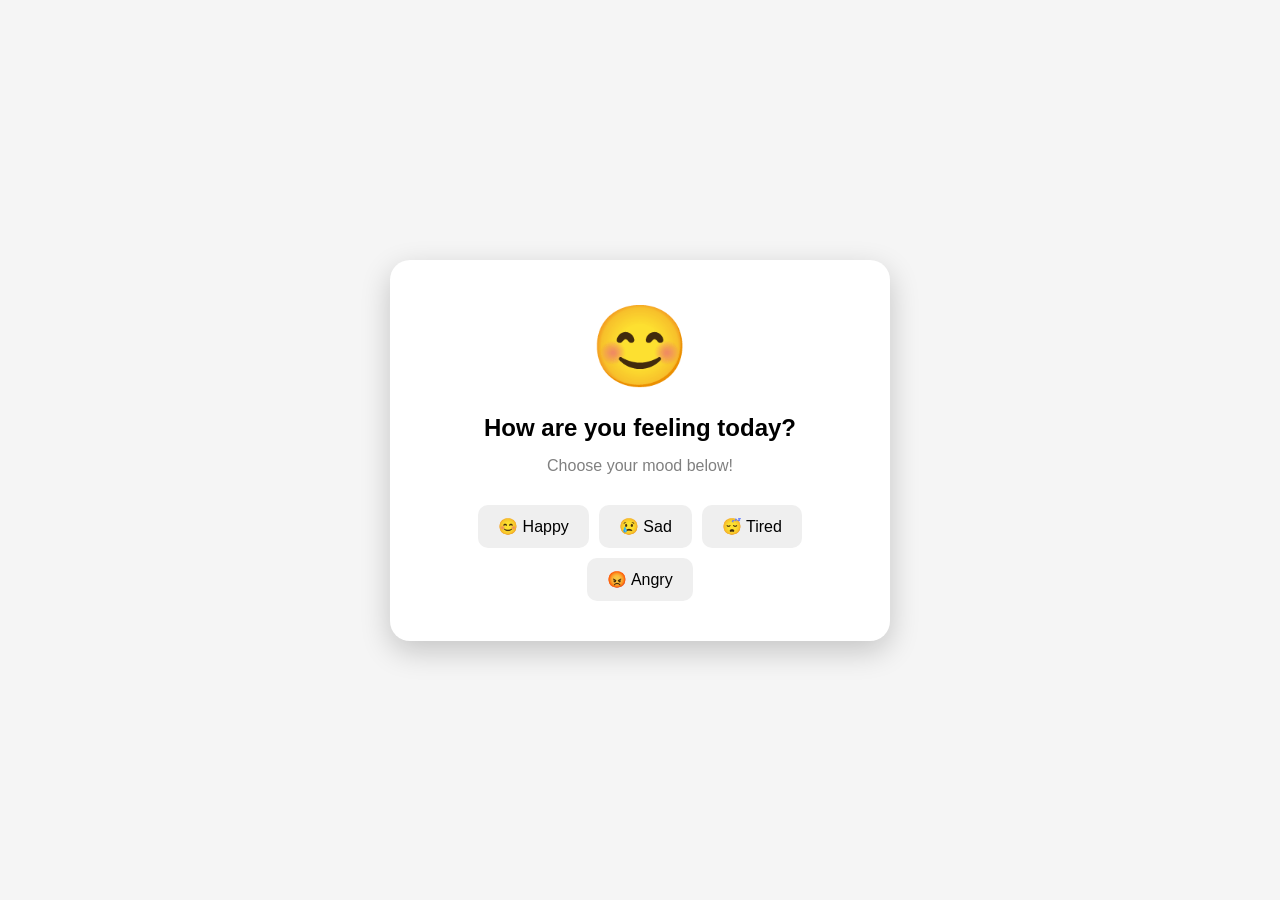
==== mood-background/index.html @ afb8a3b4 "Initial commit: add 3 beginner JS projects with HTML, CSS, and JS" ====
<!DOCTYPE html>
<html lang="en">
<head>
    <meta charset="UTF-8">
    <meta name="viewport" content="width=device-width, initial-scale=1.0">
    <title>Mood Changer</title>
    <link rel="stylesheet" href="style.css">
</head>
<body>
    <div class="container">
        <h1 id="emoji">😊</h1>
        <h2 id="title">How are you feeling today?</h2>
        <p id="message">Choose your mood below!</p>
        <div class="buttons">
            <button onclick="changeMood('happy')">😊 Happy</button>
            <button onclick="changeMood('sad')">😢 Sad</button>
            <button onclick="changeMood('tired')">😴 Tired</button>
            <button onclick="changeMood('angry')">😡 Angry</button>
        </div>
    </div>
    <script src="script.js"></script>
</body>
</html>
---- mood-background/style.css ----
* {
    margin: 0;
    padding: 0;
    box-sizing: border-box;
}

body {
    font-family: Arial, sans-serif;
    min-height: 100vh;
    display: flex;
    justify-content: center;
    align-items: center;
    transition: 0.5s;
    background-color: #f5f5f5;
}

.container {
    text-align: center;
    padding: 40px;
    background: white;
    border-radius: 20px;
    width: 90%;
    max-width: 500px;
    box-shadow: 0 10px 30px rgba(0,0,0,0.2);
}

#emoji {
    font-size: 80px;
    margin-bottom: 20px;
}

h2 {
    margin-bottom: 15px;
}

p {
    margin-bottom: 30px;
    color: gray;
}

.buttons {
    display: flex;
    flex-wrap: wrap;
    justify-content: center;
    gap: 10px;
}

button {
    border: none;
    padding: 12px 20px;
    border-radius: 10px;
    cursor: pointer;
    font-size: 16px;
    transition: 0.3s;
}

button:hover {
    transform: scale(1.05);
}
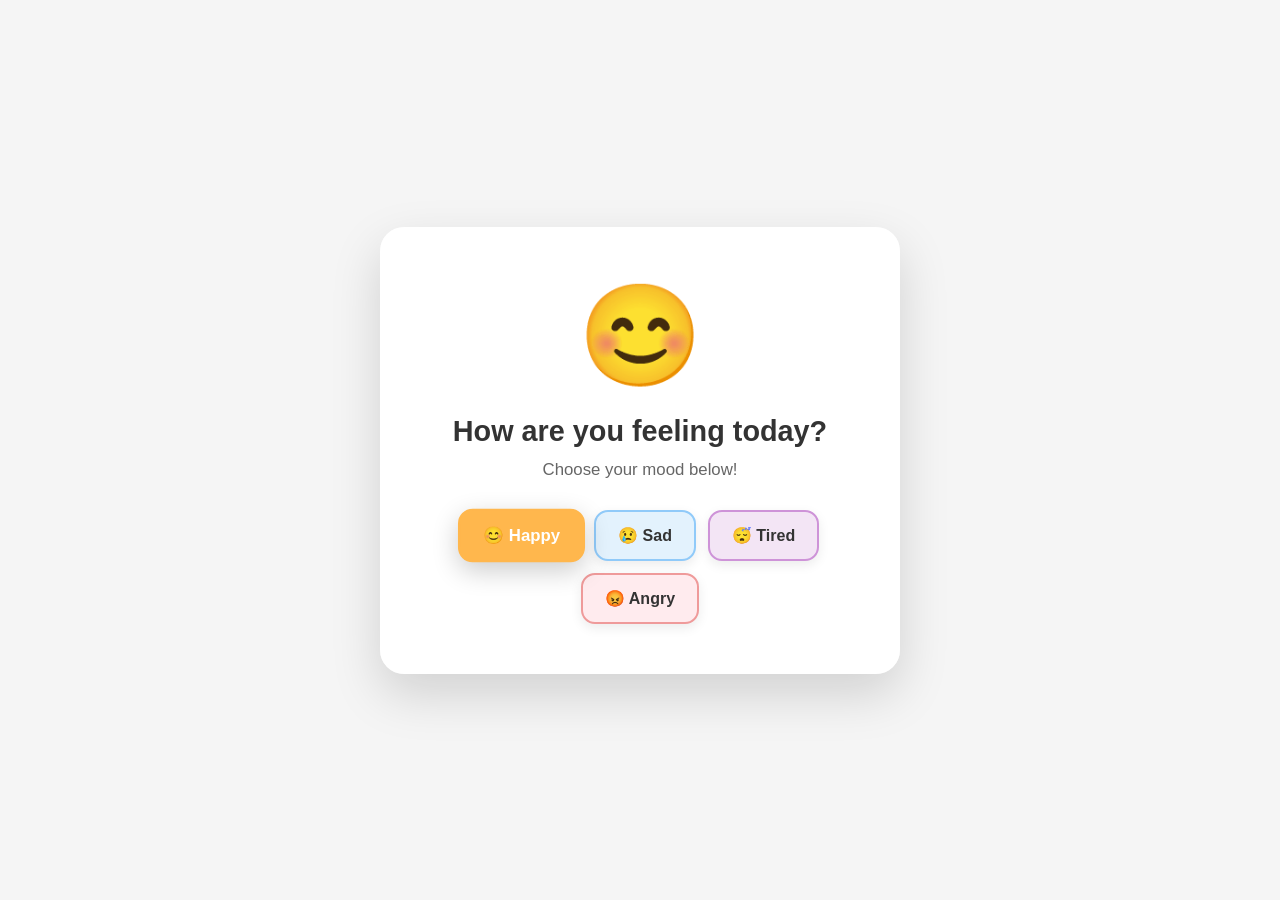
==== commit 9d20fac3: "Improve UI/UX and functionality across all three projects" ====
--- a/mood-background/index.html
+++ b/mood-background/index.html
@@ -8,14 +8,14 @@
 </head>
 <body>
     <div class="container">
-        <h1 id="emoji">😊</h1>
-        <h2 id="title">How are you feeling today?</h2>
+        <div class="emoji" id="emoji">😊</div>
+        <h1 id="title">How are you feeling today?</h1>
         <p id="message">Choose your mood below!</p>
         <div class="buttons">
-            <button onclick="changeMood('happy')">😊 Happy</button>
-            <button onclick="changeMood('sad')">😢 Sad</button>
-            <button onclick="changeMood('tired')">😴 Tired</button>
-            <button onclick="changeMood('angry')">😡 Angry</button>
+            <button data-mood="happy" class="mood-btn active">😊 Happy</button>
+            <button data-mood="sad" class="mood-btn">😢 Sad</button>
+            <button data-mood="tired" class="mood-btn">😴 Tired</button>
+            <button data-mood="angry" class="mood-btn">😡 Angry</button>
         </div>
     </div>
     <script src="script.js"></script>
--- a/mood-background/style.css
+++ b/mood-background/style.css
@@ -5,55 +5,117 @@
 }
 
 body {
-    font-family: Arial, sans-serif;
+    font-family: 'Segoe UI', Tahoma, Geneva, Verdana, sans-serif;
     min-height: 100vh;
     display: flex;
     justify-content: center;
     align-items: center;
-    transition: 0.5s;
+    transition: background-color 0.6s ease, color 0.4s ease;
     background-color: #f5f5f5;
+    color: #333;
 }
 
 .container {
     text-align: center;
-    padding: 40px;
-    background: white;
-    border-radius: 20px;
-    width: 90%;
-    max-width: 500px;
-    box-shadow: 0 10px 30px rgba(0,0,0,0.2);
+    padding: 50px 40px;
+    background: rgba(255, 255, 255, 0.95);
+    border-radius: 24px;
+    width: 92%;
+    max-width: 520px;
+    box-shadow: 0 20px 50px rgba(0, 0, 0, 0.15);
+    backdrop-filter: blur(10px);
 }
 
-#emoji {
-    font-size: 80px;
+.emoji {
+    font-size: 100px;
     margin-bottom: 20px;
+    animation: float 3s ease-in-out infinite;
+    display: inline-block;
 }
 
-h2 {
-    margin-bottom: 15px;
+@keyframes float {
+    0%, 100% { transform: translateY(0px); }
+    50% { transform: translateY(-10px); }
+}
+
+h1 {
+    margin-bottom: 12px;
+    font-size: 1.8rem;
+    font-weight: 700;
 }
 
 p {
     margin-bottom: 30px;
-    color: gray;
+    color: #666;
+    font-size: 1.05rem;
 }
 
 .buttons {
     display: flex;
     flex-wrap: wrap;
     justify-content: center;
-    gap: 10px;
+    gap: 12px;
 }
 
-button {
-    border: none;
-    padding: 12px 20px;
-    border-radius: 10px;
+.mood-btn {
+    border: 2px solid transparent;
+    padding: 14px 22px;
+    border-radius: 14px;
     cursor: pointer;
     font-size: 16px;
-    transition: 0.3s;
+    font-weight: 600;
+    transition: all 0.3s ease;
+    background: #f0f0f0;
+    color: #333;
+    box-shadow: 0 4px 12px rgba(0, 0, 0, 0.08);
 }
 
-button:hover {
+.mood-btn:hover {
+    transform: translateY(-3px);
+    box-shadow: 0 8px 20px rgba(0, 0, 0, 0.15);
+}
+
+.mood-btn.active {
     transform: scale(1.05);
+    box-shadow: 0 8px 25px rgba(0, 0, 0, 0.2);
 }
+
+.mood-btn[data-mood="happy"] {
+    background: #fff3e0;
+    border-color: #ffb74d;
+}
+.mood-btn[data-mood="happy"]:hover,
+.mood-btn[data-mood="happy"].active {
+    background: #ffb74d;
+    color: #fff;
+}
+
+.mood-btn[data-mood="sad"] {
+    background: #e3f2fd;
+    border-color: #90caf9;
+}
+.mood-btn[data-mood="sad"]:hover,
+.mood-btn[data-mood="sad"].active {
+    background: #90caf9;
+    color: #fff;
+}
+
+.mood-btn[data-mood="tired"] {
+    background: #f3e5f5;
+    border-color: #ce93d8;
+}
+.mood-btn[data-mood="tired"]:hover,
+.mood-btn[data-mood="tired"].active {
+    background: #ce93d8;
+    color: #fff;
+}
+
+.mood-btn[data-mood="angry"] {
+    background: #ffebee;
+    border-color: #ef9a9a;
+}
+.mood-btn[data-mood="angry"]:hover,
+.mood-btn[data-mood="angry"].active {
+    background: #ef9a9a;
+    color: #fff;
+}
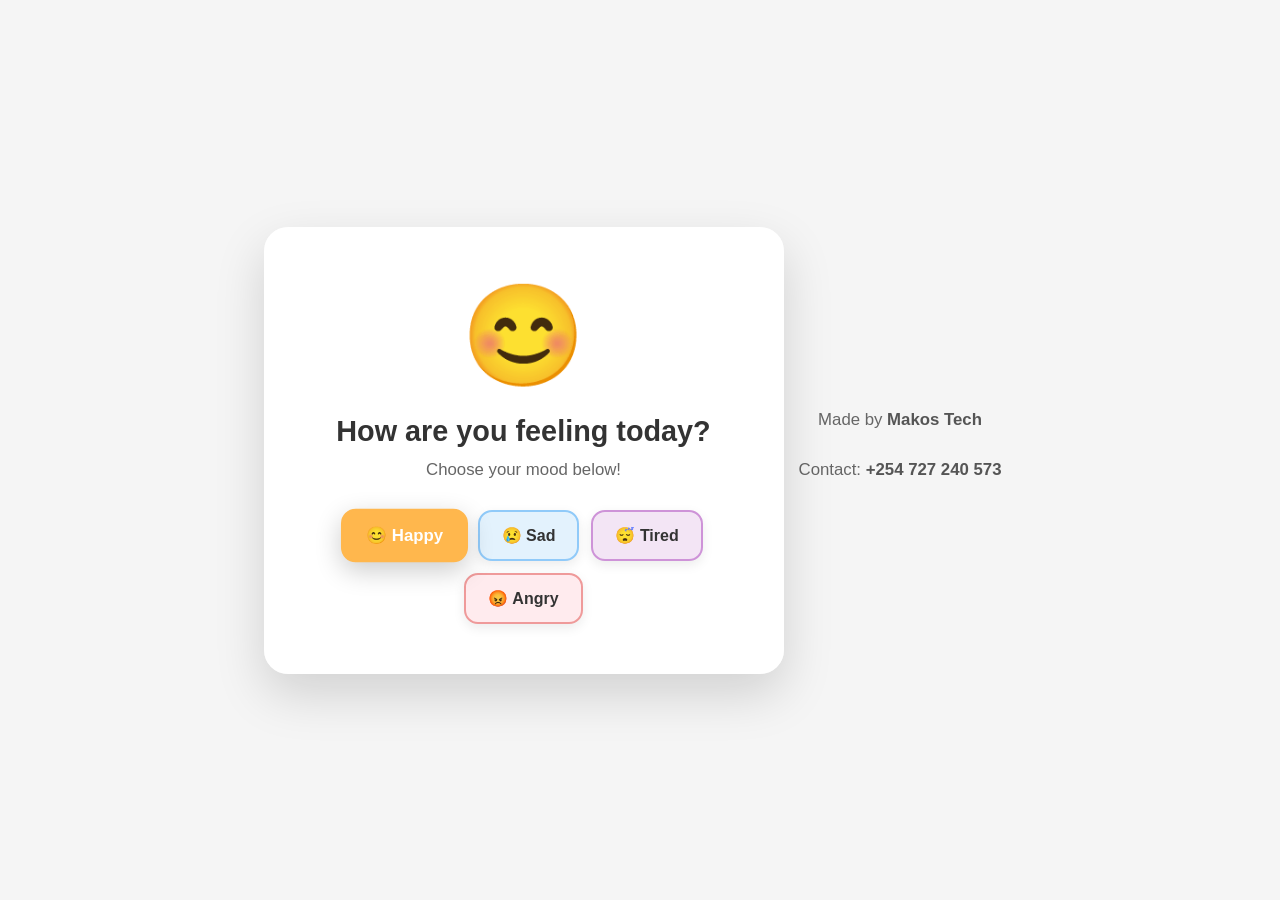
==== commit d241ccfb: "Add Makos Tech watermark and contact links to all projects" ====
--- a/mood-background/index.html
+++ b/mood-background/index.html
@@ -18,6 +18,10 @@
             <button data-mood="angry" class="mood-btn">😡 Angry</button>
         </div>
     </div>
+    <footer class="watermark">
+        <p>Made by <a href="https://makostech.me" target="_blank" rel="noopener">Makos Tech</a></p>
+        <p>Contact: <a href="https://wa.me/254727240573" target="_blank" rel="noopener">+254 727 240 573</a></p>
+    </footer>
     <script src="script.js"></script>
 </body>
 </html>
--- a/mood-background/style.css
+++ b/mood-background/style.css
@@ -119,3 +119,21 @@
     background: #ef9a9a;
     color: #fff;
 }
+
+.watermark {
+    text-align: center;
+    margin-top: 20px;
+    padding: 15px;
+    font-size: 0.85rem;
+    color: #777;
+}
+
+.watermark a {
+    color: #555;
+    text-decoration: none;
+    font-weight: 600;
+}
+
+.watermark a:hover {
+    text-decoration: underline;
+}
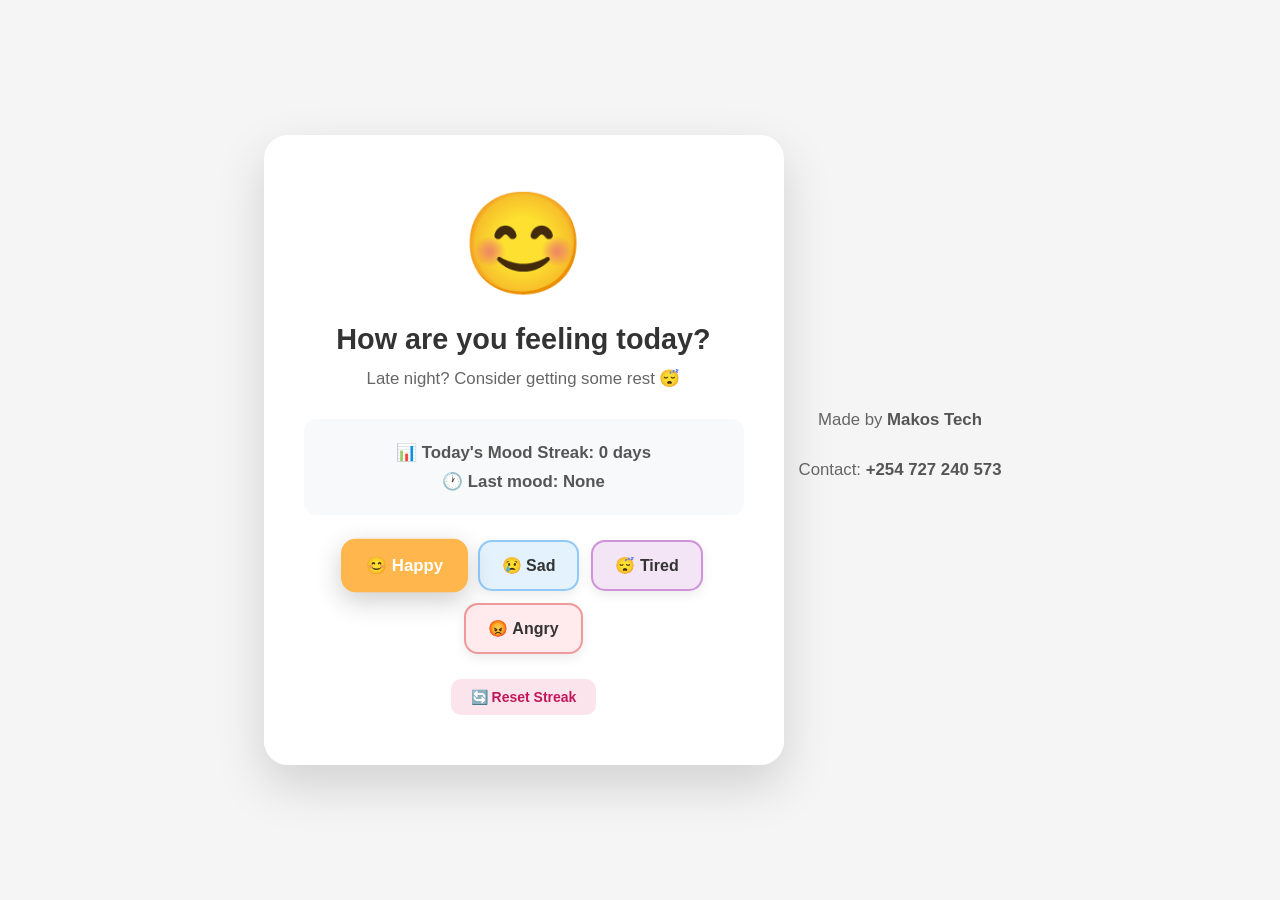
==== commit 0fd24a38: "Add realistic logic and stats tracking to all three projects" ====
--- a/mood-background/index.html
+++ b/mood-background/index.html
@@ -11,12 +11,17 @@
         <div class="emoji" id="emoji">😊</div>
         <h1 id="title">How are you feeling today?</h1>
         <p id="message">Choose your mood below!</p>
+        <div class="stats">
+            <p class="stat-label">📊 Today's Mood Streak: <span id="streak">0</span> days</p>
+            <p class="stat-label">🕐 Last mood: <span id="last-mood">None</span></p>
+        </div>
         <div class="buttons">
             <button data-mood="happy" class="mood-btn active">😊 Happy</button>
             <button data-mood="sad" class="mood-btn">😢 Sad</button>
             <button data-mood="tired" class="mood-btn">😴 Tired</button>
             <button data-mood="angry" class="mood-btn">😡 Angry</button>
         </div>
+        <button id="reset-btn" class="reset-btn">🔄 Reset Streak</button>
     </div>
     <footer class="watermark">
         <p>Made by <a href="https://makostech.me" target="_blank" rel="noopener">Makos Tech</a></p>
--- a/mood-background/style.css
+++ b/mood-background/style.css
@@ -50,11 +50,25 @@
     font-size: 1.05rem;
 }
 
+.stats {
+    margin-bottom: 25px;
+    padding: 15px;
+    background: #f8f9fa;
+    border-radius: 12px;
+}
+
+.stat-label {
+    margin: 8px 0;
+    font-weight: 600;
+    color: #555;
+}
+
 .buttons {
     display: flex;
     flex-wrap: wrap;
     justify-content: center;
     gap: 12px;
+    margin-bottom: 15px;
 }
 
 .mood-btn {
@@ -120,6 +134,24 @@
     color: #fff;
 }
 
+.reset-btn {
+    margin-top: 10px;
+    padding: 10px 20px;
+    border: none;
+    border-radius: 10px;
+    cursor: pointer;
+    font-size: 14px;
+    background: #fce4ec;
+    color: #c2185b;
+    font-weight: 600;
+    transition: all 0.3s ease;
+}
+
+.reset-btn:hover {
+    transform: translateY(-2px);
+    box-shadow: 0 4px 12px rgba(0, 0, 0, 0.15);
+}
+
 .watermark {
     text-align: center;
     margin-top: 20px;
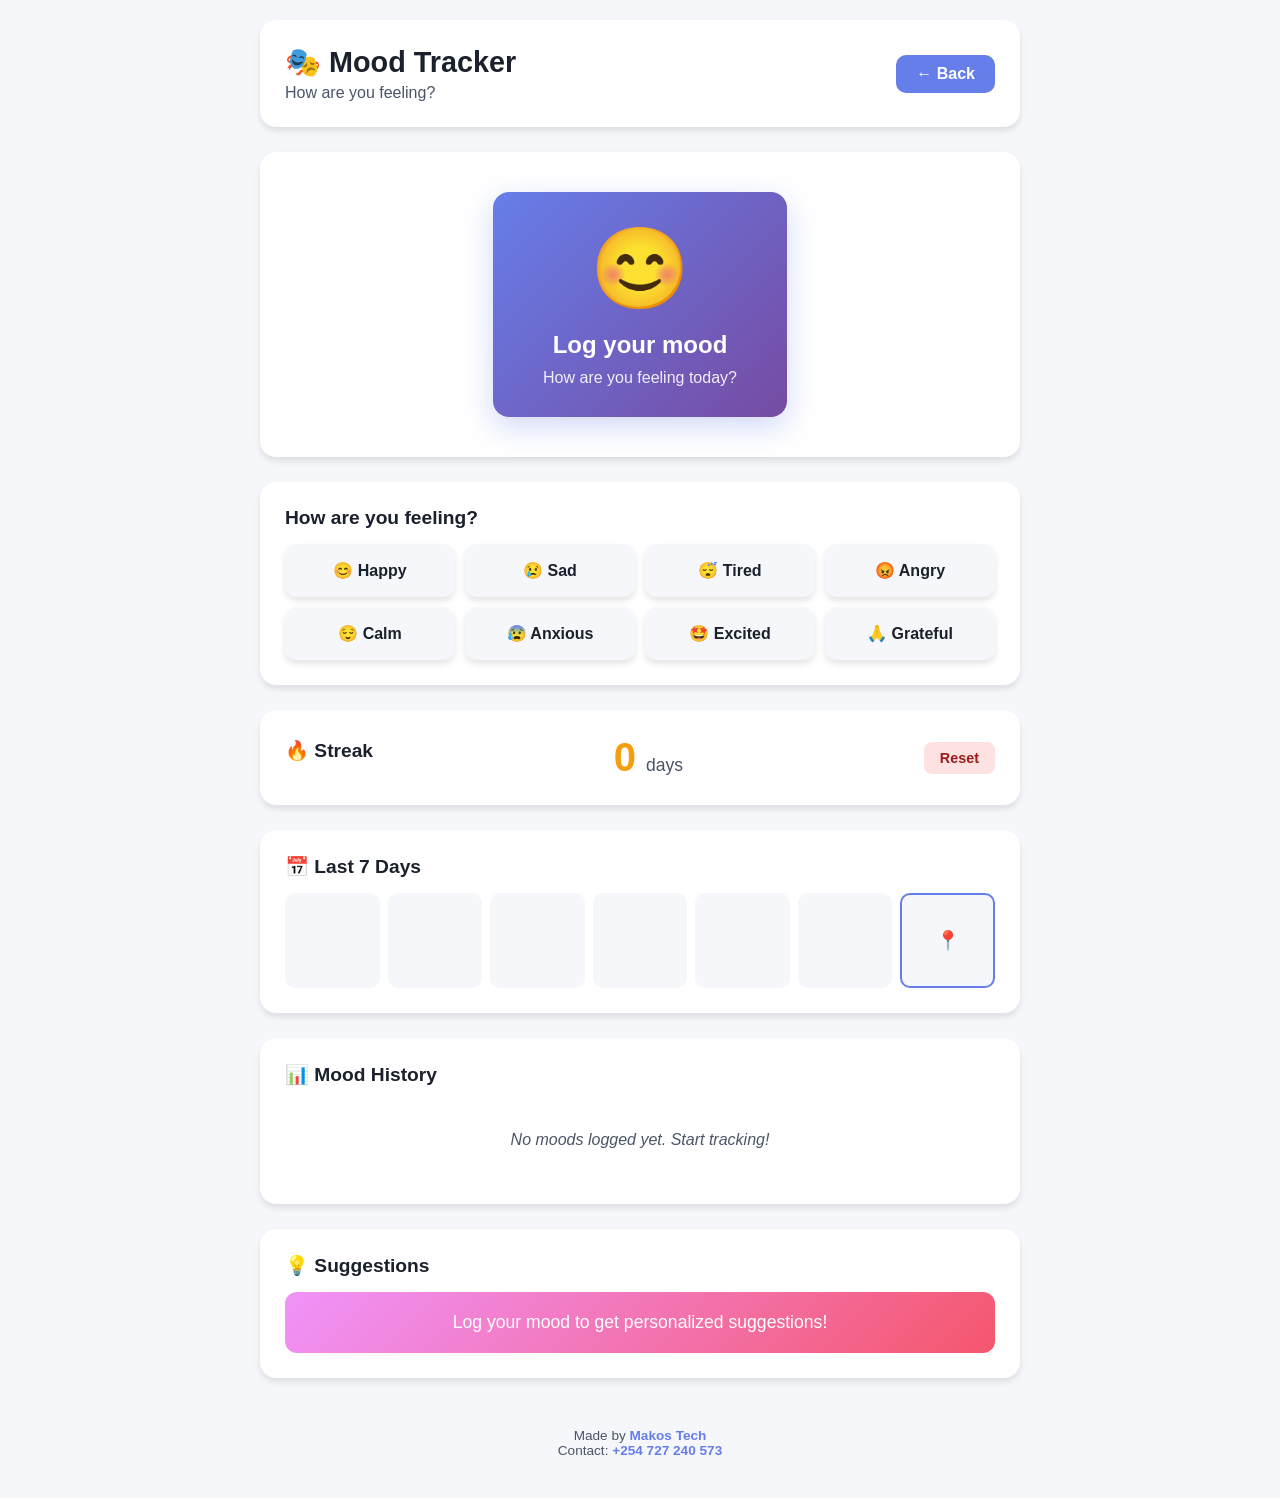
==== commit fe5cf5df: "Add realistic features and shared dashboard with achievements" ====
--- a/mood-background/index.html
+++ b/mood-background/index.html
@@ -3,30 +3,72 @@
 <head>
     <meta charset="UTF-8">
     <meta name="viewport" content="width=device-width, initial-scale=1.0">
-    <title>Mood Changer</title>
+    <title>Mood Tracker</title>
     <link rel="stylesheet" href="style.css">
 </head>
 <body>
-    <div class="container">
-        <div class="emoji" id="emoji">😊</div>
-        <h1 id="title">How are you feeling today?</h1>
-        <p id="message">Choose your mood below!</p>
-        <div class="stats">
-            <p class="stat-label">📊 Today's Mood Streak: <span id="streak">0</span> days</p>
-            <p class="stat-label">🕐 Last mood: <span id="last-mood">None</span></p>
-        </div>
-        <div class="buttons">
-            <button data-mood="happy" class="mood-btn active">😊 Happy</button>
-            <button data-mood="sad" class="mood-btn">😢 Sad</button>
-            <button data-mood="tired" class="mood-btn">😴 Tired</button>
-            <button data-mood="angry" class="mood-btn">😡 Angry</button>
-        </div>
-        <button id="reset-btn" class="reset-btn">🔄 Reset Streak</button>
+    <div class="app">
+        <header class="header">
+            <div class="header-content">
+                <h1>🎭 Mood Tracker</h1>
+                <p class="greeting" id="greeting">How are you feeling?</p>
+            </div>
+            <a href="../index.html" class="back-btn">← Back</a>
+        </header>
+        <main class="main">
+            <section class="current-mood">
+                <div class="mood-card">
+                    <div class="emoji" id="emoji">😊</div>
+                    <h2 id="title">Log your mood</h2>
+                    <p id="message">How are you feeling today?</p>
+                </div>
+            </section>
+            <section class="mood-input">
+                <h3>How are you feeling?</h3>
+                <div class="mood-buttons">
+                    <button data-mood="happy" class="mood-btn">😊 Happy</button>
+                    <button data-mood="sad" class="mood-btn">😢 Sad</button>
+                    <button data-mood="tired" class="mood-btn">😴 Tired</button>
+                    <button data-mood="angry" class="mood-btn">😡 Angry</button>
+                    <button data-mood="calm" class="mood-btn">😌 Calm</button>
+                    <button data-mood="anxious" class="mood-btn">😰 Anxious</button>
+                    <button data-mood="excited" class="mood-btn">🤩 Excited</button>
+                    <button data-mood="grateful" class="mood-btn">🙏 Grateful</button>
+                </div>
+            </section>
+
+            <section class="streak-section">
+                <h3>🔥 Streak</h3>
+                <div class="streak-card">
+                    <span class="streak-number" id="streak">0</span>
+                    <span class="streak-label">days</span>
+                </div>
+                <button id="reset-streak" class="small-btn">Reset</button>
+            </section>
+            <section class="history-section">
+                <h3>📅 Last 7 Days</h3>
+                <div class="calendar" id="calendar"></div>
+            </section>
+            <section class="history-section">
+                <h3>📊 Mood History</h3>
+                <div class="history-list" id="history-list">
+                    <p class="empty-state">No moods logged yet. Start tracking!</p>
+                </div>
+            </section>
+            <section class="suggestions-section">
+                <h3>💡 Suggestions</h3>
+                <div class="suggestion-card" id="suggestion-card">
+                    <p>Log your mood to get personalized suggestions!</p>
+                </div>
+            </section>
+        </main>
+        <footer class="watermark">
+            <p>Made by <a href="https://makostech.me" target="_blank" rel="noopener">Makos Tech</a></p>
+            <p>Contact: <a href="https://wa.me/254727240573" target="_blank" rel="noopener">+254 727 240 573</a></p>
+        </footer>
     </div>
-    <footer class="watermark">
-        <p>Made by <a href="https://makostech.me" target="_blank" rel="noopener">Makos Tech</a></p>
-        <p>Contact: <a href="https://wa.me/254727240573" target="_blank" rel="noopener">+254 727 240 573</a></p>
-    </footer>
+    <div id="toast-container" class="toast-container"></div>
+    <script src="../js/shared.js"></script>
     <script src="script.js"></script>
 </body>
 </html>
--- a/mood-background/style.css
+++ b/mood-background/style.css
@@ -4,84 +4,143 @@
     box-sizing: border-box;
 }
 
+:root {
+    --bg-primary: #f5f7fa;
+    --bg-secondary: #ffffff;
+    --text-primary: #1a202c;
+    --text-secondary: #4a5568;
+    --accent: #667eea;
+    --shadow: 0 4px 6px rgba(0, 0, 0, 0.1);
+    --radius: 16px;
+}
+
+[data-theme="dark"] {
+    --bg-primary: #1a202c;
+    --bg-secondary: #2d3748;
+    --text-primary: #f7fafc;
+    --text-secondary: #a0aec0;
+}
+
 body {
     font-family: 'Segoe UI', Tahoma, Geneva, Verdana, sans-serif;
+    background: var(--bg-primary);
+    color: var(--text-primary);
     min-height: 100vh;
-    display: flex;
-    justify-content: center;
+    transition: all 0.3s ease;
+}
+
+.app {
+    max-width: 800px;
+    margin: 0 auto;
+    padding: 20px;
+}
+
+.header {
+    display: flex;
+    justify-content: space-between;
     align-items: center;
-    transition: background-color 0.6s ease, color 0.4s ease;
-    background-color: #f5f5f5;
-    color: #333;
-}
-
-.container {
+    padding: 25px;
+    background: var(--bg-secondary);
+    border-radius: var(--radius);
+    box-shadow: var(--shadow);
+    margin-bottom: 25px;
+}
+
+.header-content h1 {
+    font-size: 1.8rem;
+    margin-bottom: 5px;
+}
+
+.greeting {
+    color: var(--text-secondary);
+    font-size: 1rem;
+}
+
+.back-btn {
+    padding: 10px 20px;
+    background: var(--accent);
+    color: white;
+    text-decoration: none;
+    border-radius: 10px;
+    font-weight: 600;
+    transition: all 0.3s ease;
+}
+
+.back-btn:hover {
+    transform: translateY(-2px);
+    box-shadow: 0 4px 12px rgba(0, 0, 0, 0.2);
+}
+
+.main {
+    display: flex;
+    flex-direction: column;
+    gap: 25px;
+}
+
+section {
+    background: var(--bg-secondary);
+    padding: 25px;
+    border-radius: var(--radius);
+    box-shadow: var(--shadow);
+}
+
+section h3 {
+    margin-bottom: 15px;
+    font-size: 1.2rem;
+}
+
+.current-mood {
     text-align: center;
-    padding: 50px 40px;
-    background: rgba(255, 255, 255, 0.95);
-    border-radius: 24px;
-    width: 92%;
-    max-width: 520px;
-    box-shadow: 0 20px 50px rgba(0, 0, 0, 0.15);
-    backdrop-filter: blur(10px);
-}
-
-.emoji {
-    font-size: 100px;
-    margin-bottom: 20px;
+    padding: 40px 20px;
+}
+
+.mood-card {
+    display: inline-block;
+    padding: 30px 50px;
+    background: linear-gradient(135deg, #667eea 0%, #764ba2 100%);
+    color: white;
+    border-radius: var(--radius);
+    box-shadow: 0 10px 30px rgba(102, 126, 234, 0.3);
+}
+
+.mood-card .emoji {
+    font-size: 80px;
+    margin-bottom: 15px;
     animation: float 3s ease-in-out infinite;
-    display: inline-block;
 }
 
 @keyframes float {
-    0%, 100% { transform: translateY(0px); }
+    0%, 100% { transform: translateY(0); }
     50% { transform: translateY(-10px); }
 }
 
-h1 {
-    margin-bottom: 12px;
-    font-size: 1.8rem;
-    font-weight: 700;
-}
-
-p {
-    margin-bottom: 30px;
-    color: #666;
-    font-size: 1.05rem;
-}
-
-.stats {
-    margin-bottom: 25px;
-    padding: 15px;
-    background: #f8f9fa;
+.mood-card h2 {
+    font-size: 1.5rem;
+    margin-bottom: 10px;
+}
+
+.mood-card p {
+    font-size: 1rem;
+    opacity: 0.9;
+}
+
+.mood-input .mood-buttons {
+    display: grid;
+    grid-template-columns: repeat(auto-fit, minmax(140px, 1fr));
+    gap: 10px;
+}
+
+.mood-btn {
+    padding: 15px 20px;
+    border: 2px solid transparent;
     border-radius: 12px;
-}
-
-.stat-label {
-    margin: 8px 0;
-    font-weight: 600;
-    color: #555;
-}
-
-.buttons {
-    display: flex;
-    flex-wrap: wrap;
-    justify-content: center;
-    gap: 12px;
-    margin-bottom: 15px;
-}
-
-.mood-btn {
-    border: 2px solid transparent;
-    padding: 14px 22px;
-    border-radius: 14px;
     cursor: pointer;
     font-size: 16px;
     font-weight: 600;
     transition: all 0.3s ease;
-    background: #f0f0f0;
-    color: #333;
-    box-shadow: 0 4px 12px rgba(0, 0, 0, 0.08);
+    background: var(--bg-primary);
+    color: var(--text-primary);
+    box-shadow: var(--shadow);
 }
 
 .mood-btn:hover {
@@ -91,77 +150,147 @@
 
 .mood-btn.active {
     transform: scale(1.05);
-    box-shadow: 0 8px 25px rgba(0, 0, 0, 0.2);
-}
-
-.mood-btn[data-mood="happy"] {
-    background: #fff3e0;
-    border-color: #ffb74d;
-}
-.mood-btn[data-mood="happy"]:hover,
-.mood-btn[data-mood="happy"].active {
-    background: #ffb74d;
-    color: #fff;
-}
-
-.mood-btn[data-mood="sad"] {
-    background: #e3f2fd;
-    border-color: #90caf9;
-}
-.mood-btn[data-mood="sad"]:hover,
-.mood-btn[data-mood="sad"].active {
-    background: #90caf9;
-    color: #fff;
-}
-
-.mood-btn[data-mood="tired"] {
-    background: #f3e5f5;
-    border-color: #ce93d8;
-}
-.mood-btn[data-mood="tired"]:hover,
-.mood-btn[data-mood="tired"].active {
-    background: #ce93d8;
-    color: #fff;
-}
-
-.mood-btn[data-mood="angry"] {
-    background: #ffebee;
-    border-color: #ef9a9a;
-}
-.mood-btn[data-mood="angry"]:hover,
-.mood-btn[data-mood="angry"].active {
-    background: #ef9a9a;
-    color: #fff;
-}
-
-.reset-btn {
-    margin-top: 10px;
-    padding: 10px 20px;
+    border-color: var(--accent);
+}
+
+.streak-section {
+    display: flex;
+    align-items: center;
+    justify-content: space-between;
+}
+
+.streak-card {
+    display: flex;
+    align-items: baseline;
+    gap: 10px;
+}
+
+.streak-number {
+    font-size: 2.5rem;
+    font-weight: 700;
+    color: #f59e0b;
+}
+
+.streak-label {
+    font-size: 1.1rem;
+    color: var(--text-secondary);
+}
+
+.small-btn {
+    padding: 8px 16px;
     border: none;
-    border-radius: 10px;
+    border-radius: 8px;
+    background: #fee2e2;
+    color: #991b1b;
     cursor: pointer;
-    font-size: 14px;
-    background: #fce4ec;
-    color: #c2185b;
+    font-size: 0.9rem;
     font-weight: 600;
     transition: all 0.3s ease;
 }
 
-.reset-btn:hover {
+.small-btn:hover {
     transform: translateY(-2px);
     box-shadow: 0 4px 12px rgba(0, 0, 0, 0.15);
 }
 
+.calendar {
+    display: grid;
+    grid-template-columns: repeat(7, 1fr);
+    gap: 8px;
+}
+
+.calendar-day {
+    aspect-ratio: 1;
+    display: flex;
+    align-items: center;
+    justify-content: center;
+    border-radius: 10px;
+    font-size: 1.2rem;
+    background: var(--bg-primary);
+    transition: all 0.3s ease;
+}
+
+.calendar-day.today {
+    border: 2px solid var(--accent);
+}
+
+.calendar-day.empty {
+    background: transparent;
+}
+
+.history-list {
+    display: flex;
+    flex-direction: column;
+    gap: 10px;
+}
+
+.history-item {
+    display: flex;
+    align-items: center;
+    gap: 15px;
+    padding: 15px;
+    background: var(--bg-primary);
+    border-radius: 12px;
+    transition: all 0.3s ease;
+}
+
+.history-item:hover {
+    transform: translateX(5px);
+}
+
+.history-emoji {
+    font-size: 2rem;
+}
+
+.history-info {
+    flex: 1;
+}
+
+.history-info strong {
+    display: block;
+    margin-bottom: 3px;
+}
+
+.history-info span {
+    font-size: 0.85rem;
+    color: var(--text-secondary);
+}
+
+.history-time {
+    font-size: 0.8rem;
+    color: var(--text-secondary);
+}
+
+.empty-state {
+    text-align: center;
+    color: var(--text-secondary);
+    padding: 30px;
+    font-style: italic;
+}
+
+.suggestion-card {
+    padding: 20px;
+    background: linear-gradient(135deg, #f093fb 0%, #f5576c 100%);
+    color: white;
+    border-radius: 12px;
+    text-align: center;
+}
+
+.suggestion-card p {
+    font-size: 1.1rem;
+    font-weight: 500;
+}
+
 .watermark {
     text-align: center;
-    margin-top: 20px;
-    padding: 15px;
+    padding: 20px;
+    margin-top: 30px;
+    color: var(--text-secondary);
     font-size: 0.85rem;
-    color: #777;
 }
 
 .watermark a {
-    color: #555;
+    color: var(--accent);
     text-decoration: none;
     font-weight: 600;
 }
@@ -169,3 +298,56 @@
 .watermark a:hover {
     text-decoration: underline;
 }
+
+.toast-container {
+    position: fixed;
+    bottom: 20px;
+    right: 20px;
+    z-index: 1000;
+    display: flex;
+    flex-direction: column;
+    gap: 10px;
+}
+
+.toast {
+    padding: 15px 20px;
+    background: var(--bg-secondary);
+    color: var(--text-primary);
+    border-radius: 12px;
+    box-shadow: 0 10px 25px rgba(0, 0, 0, 0.15);
+    border-left: 4px solid var(--accent);
+    animation: slideIn 0.3s ease;
+    max-width: 300px;
+}
+
+@keyframes slideIn {
+    from {
+        transform: translateX(100%);
+        opacity: 0;
+    }
+    to {
+        transform: translateX(0);
+        opacity: 1;
+    }
+}
+
+@media (max-width: 768px) {
+    .app {
+        padding: 10px;
+    }
+
+    .header {
+        flex-direction: column;
+        gap: 15px;
+        text-align: center;
+    }
+
+    .calendar {
+        grid-template-columns: repeat(7, 1fr);
+        gap: 5px;
+    }
+
+    .calendar-day {
+        font-size: 1rem;
+    }
+}
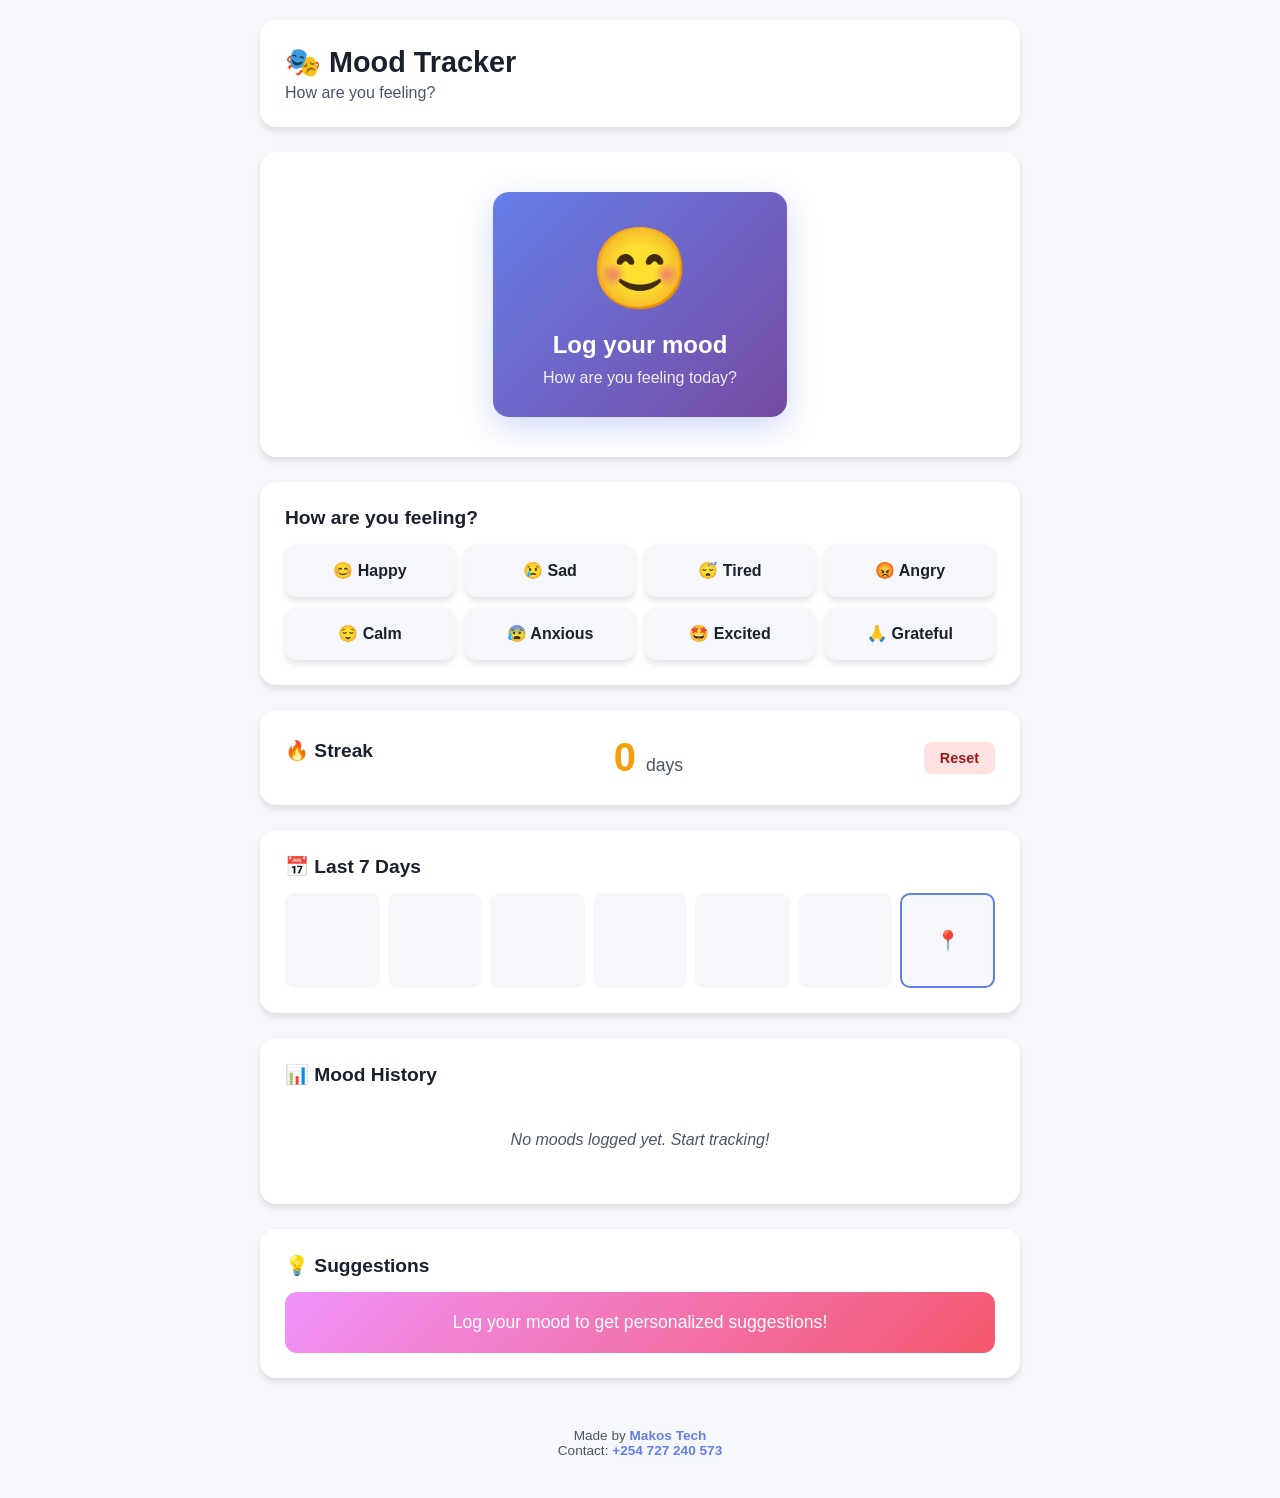
==== commit ec73a165: "Simplify to standalone single-screen apps without dashboard" ====
--- a/mood-background/index.html
+++ b/mood-background/index.html
@@ -13,8 +13,8 @@
                 <h1>🎭 Mood Tracker</h1>
                 <p class="greeting" id="greeting">How are you feeling?</p>
             </div>
-            <a href="../index.html" class="back-btn">← Back</a>
         </header>
+
         <main class="main">
             <section class="current-mood">
                 <div class="mood-card">
@@ -23,6 +23,7 @@
                     <p id="message">How are you feeling today?</p>
                 </div>
             </section>
+
             <section class="mood-input">
                 <h3>How are you feeling?</h3>
                 <div class="mood-buttons">
@@ -45,16 +46,19 @@
                 </div>
                 <button id="reset-streak" class="small-btn">Reset</button>
             </section>
+
             <section class="history-section">
                 <h3>📅 Last 7 Days</h3>
                 <div class="calendar" id="calendar"></div>
             </section>
+
             <section class="history-section">
                 <h3>📊 Mood History</h3>
                 <div class="history-list" id="history-list">
                     <p class="empty-state">No moods logged yet. Start tracking!</p>
                 </div>
             </section>
+
             <section class="suggestions-section">
                 <h3>💡 Suggestions</h3>
                 <div class="suggestion-card" id="suggestion-card">
@@ -62,13 +66,14 @@
                 </div>
             </section>
         </main>
+
         <footer class="watermark">
             <p>Made by <a href="https://makostech.me" target="_blank" rel="noopener">Makos Tech</a></p>
             <p>Contact: <a href="https://wa.me/254727240573" target="_blank" rel="noopener">+254 727 240 573</a></p>
         </footer>
     </div>
+
     <div id="toast-container" class="toast-container"></div>
-    <script src="../js/shared.js"></script>
     <script src="script.js"></script>
 </body>
 </html>
